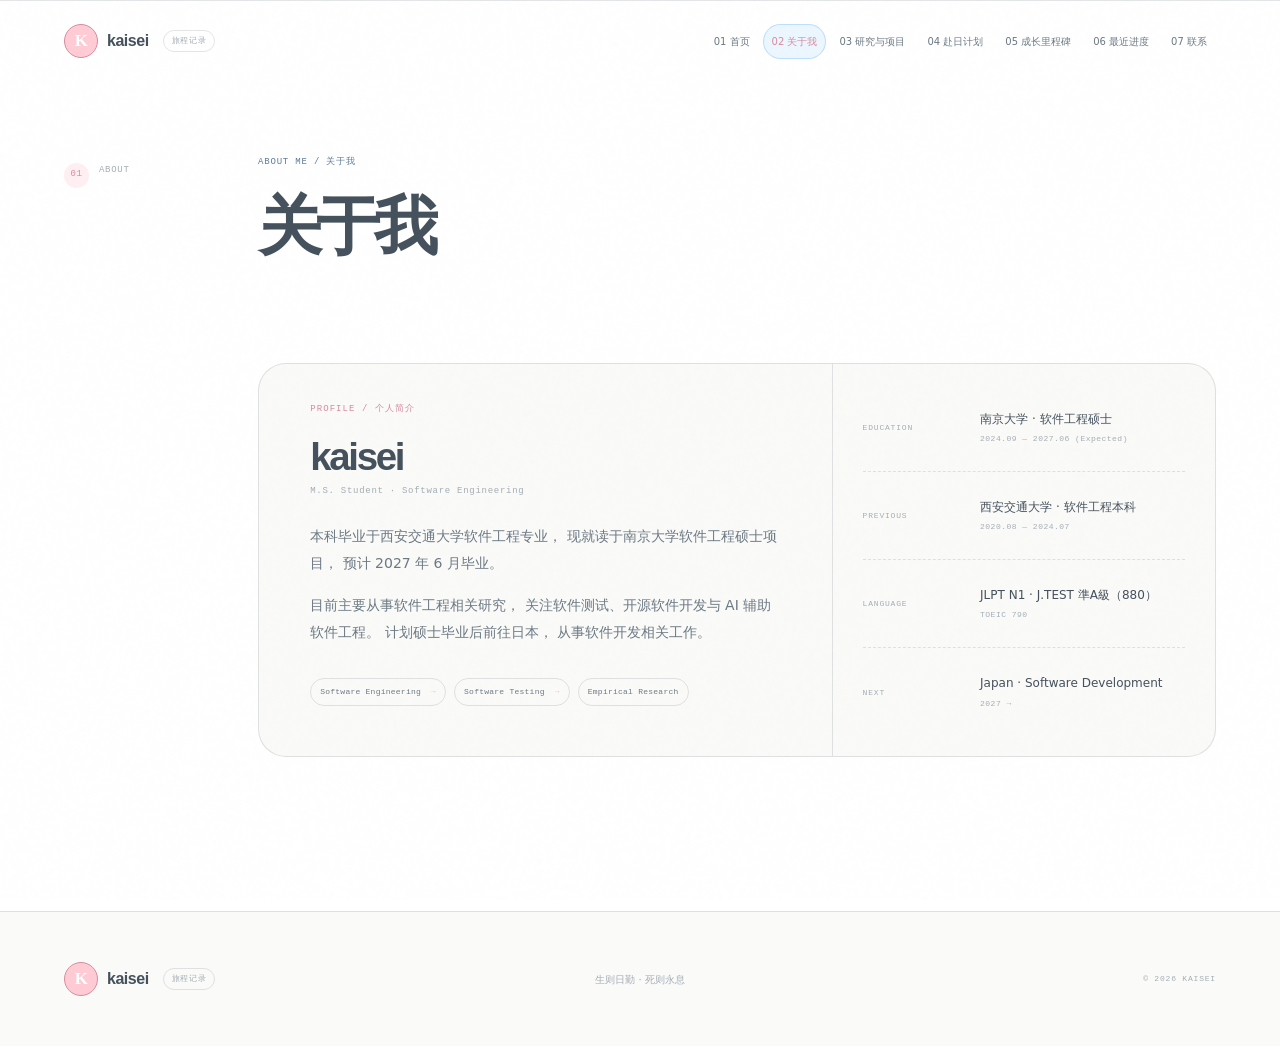
==== about.html @ 40529ed2 "Restructure personal site into seven pages" ====
<!doctype html>
<html lang="zh-CN">
  <head>
    <meta charset="UTF-8" />
    <meta name="viewport" content="width=device-width, initial-scale=1.0" />
    <meta name="theme-color" content="#fafaf8" />
    <meta name="description" content="kaisei 的个人简介、教育经历、语言成绩与专业方向。" />
    <meta property="og:title" content="关于我 · kaisei" />
    <meta property="og:type" content="website" />
    <meta property="og:url" content="https://kaisei-jp.github.io/about.html" />
    <link rel="canonical" href="https://kaisei-jp.github.io/about.html" />
    <title>关于我 · kaisei</title>
    <link rel="icon" href="data:image/svg+xml,<svg xmlns=%22http://www.w3.org/2000/svg%22 viewBox=%220 0 100 100%22><rect width=%22100%22 height=%22100%22 rx=%2220%22 fill=%22%23c7ff3d%22/><text x=%2250%22 y=%2268%22 text-anchor=%22middle%22 font-size=%2260%22 font-family=%22Arial%22 font-weight=%22900%22 fill=%22%230b0c0e%22>K</text></svg>" />
    <link rel="stylesheet" href="styles.css" />
    <script src="script.js" defer></script>
  </head>

  <body>
    <a class="skip-link" href="#main-content">跳到主要内容</a>
    <div class="noise" aria-hidden="true"></div>
    <header class="site-header" data-header>
      <a class="brand" href="index.html" aria-label="kaisei 首页">
        <span class="brand-mark">K</span>
        <span>kaisei</span>
        <span class="brand-sub">旅程记录</span>
      </a>
      <button class="menu-button" type="button" aria-label="打开导航" aria-expanded="false" aria-controls="site-nav" data-menu-button>
        <span></span><span></span>
      </button>
      <nav class="site-nav" id="site-nav" aria-label="主导航" data-nav>
        <a href="index.html">01 首页</a>
        <a href="about.html" aria-current="page">02 关于我</a>
        <a href="research.html">03 研究与项目</a>
        <a href="plan.html">04 赴日计划</a>
        <a href="milestones.html">05 成长里程碑</a>
        <a href="now.html">06 最近进度</a>
        <a href="contact.html">07 联系</a>
      </nav>
    </header>

    <main id="main-content">
      <section class="manifesto section" id="about" aria-labelledby="about-title">
        <div class="section-index reveal"><span>01</span><span>ABOUT</span></div>
        <div class="manifesto-content">
          <p class="section-kicker reveal">ABOUT ME / 关于我</p>
          <h1 id="about-title" class="reveal">关于我</h1>
          <div class="research-profile reveal">
            <div class="research-bio">
              <p class="profile-label">PROFILE / 个人简介</p>
              <p class="profile-name">kaisei<span>M.S. Student · Software Engineering</span></p>
              <p class="profile-copy">
                本科毕业于西安交通大学软件工程专业，
                现就读于南京大学软件工程硕士项目，
                预计 2027 年 6 月毕业。
              </p>
              <p class="profile-copy">
                目前主要从事软件工程相关研究，
                关注软件测试、开源软件开发与 AI 辅助软件工程。
                计划硕士毕业后前往日本，
                从事软件开发相关工作。
              </p>
              <div class="method-chain" aria-label="专业方向">
                <span>Software Engineering</span>
                <span>Software Testing</span>
                <span>Empirical Research</span>
              </div>
            </div>
            <dl class="research-meta">
              <div class="meta-row">
                <dt>EDUCATION</dt>
                <dd>南京大学 · 软件工程硕士<span>2024.09 — 2027.06 (Expected)</span></dd>
              </div>
              <div class="meta-row">
                <dt>PREVIOUS</dt>
                <dd>西安交通大学 · 软件工程本科<span>2020.08 — 2024.07</span></dd>
              </div>
              <div class="meta-row">
                <dt>LANGUAGE</dt>
                <dd>JLPT N1 · J.TEST 準A級（880）<span>TOEIC 790</span></dd>
              </div>
              <div class="meta-row">
                <dt>NEXT</dt>
                <dd>Japan · Software Development<span>2027 →</span></dd>
              </div>
            </dl>
          </div>
        </div>
      </section>
    </main>

    <footer class="site-footer">
      <a class="brand" href="index.html" aria-label="回到首页"><span class="brand-mark">K</span><span>kaisei</span><span class="brand-sub">旅程记录</span></a>
      <p>生则日勤 · 死则永息</p>
      <p class="copyright">© <span data-year></span> kaisei</p>
    </footer>
  </body>
</html>
---- styles.css ----
:root {
  --paper: #fafaf8;
  --paper-bright: #ffffff;
  --wash: #eef7f4;
  --ink: #45515c;
  --ink-soft: #6c7a84;
  --muted: #a4aeb5;
  --line: rgba(68, 85, 95, 0.15);
  --line-light: rgba(255, 255, 255, 0.42);
  --coral: #ffb7c5;
  --coral-deep: #d58d9e;
  --sage: #98d8c8;
  --blue: #64b5f6;
  --blue-deep: #5b7c98;
  --max-width: 1320px;
  --page-x: clamp(20px, 5vw, 76px);
  --display: "Hiragino Maru Gothic ProN", "Noto Sans CJK SC", "PingFang SC",
    "Microsoft YaHei", sans-serif;
  --body: system-ui, -apple-system, BlinkMacSystemFont, "Segoe UI", "PingFang SC",
    "Microsoft YaHei", sans-serif;
  --mono: "SFMono-Regular", Menlo, Monaco, Consolas, "Liberation Mono", monospace;
}

* {
  box-sizing: border-box;
}

html {
  scroll-behavior: smooth;
  scroll-padding-top: 96px;
}

body {
  margin: 0;
  overflow-x: hidden;
  background: var(--paper);
  color: var(--ink);
  font-family: var(--body);
  line-height: 1.7;
}

body.menu-open {
  overflow: hidden;
}

body::before {
  position: fixed;
  inset: 0;
  z-index: -2;
  pointer-events: none;
  background-image: radial-gradient(rgba(68, 85, 95, 0.035) 0.7px, transparent 0.7px);
  background-size: 6px 6px;
  content: "";
  opacity: 0.12;
}

::selection {
  background: var(--coral);
  color: var(--paper-bright);
}

a {
  color: inherit;
  text-decoration: none;
}

button,
a,
input {
  -webkit-tap-highlight-color: transparent;
}

button,
input {
  font: inherit;
}

svg {
  display: block;
}

.skip-link {
  position: fixed;
  top: 12px;
  left: 12px;
  z-index: 200;
  padding: 9px 14px;
  border-radius: 10px;
  background: var(--ink);
  color: var(--paper-bright);
  transform: translateY(-150%);
  transition: transform 180ms ease;
}

.skip-link:focus {
  transform: translateY(0);
}

.noise {
  position: fixed;
  inset: 0;
  z-index: 100;
  pointer-events: none;
  opacity: 0.025;
  mix-blend-mode: multiply;
  background-image: url("data:image/svg+xml,%3Csvg viewBox='0 0 180 180' xmlns='http://www.w3.org/2000/svg'%3E%3Cfilter id='n'%3E%3CfeTurbulence type='fractalNoise' baseFrequency='.8' numOctaves='3' stitchTiles='stitch'/%3E%3C/filter%3E%3Crect width='100%25' height='100%25' filter='url(%23n)' opacity='.7'/%3E%3C/svg%3E");
}

.site-header,
.site-footer,
.hero,
.section,
.contact {
  width: min(100%, var(--max-width));
  margin-inline: auto;
  padding-inline: var(--page-x);
}

.site-header {
  position: fixed;
  top: 0;
  left: 50%;
  z-index: 90;
  display: flex;
  height: 82px;
  align-items: center;
  justify-content: space-between;
  transform: translateX(-50%);
  transition: height 220ms ease, background 220ms ease, box-shadow 220ms ease;
}

.site-header.is-scrolled {
  width: 100%;
  max-width: none;
  height: 66px;
  background: rgba(250, 250, 248, 0.9);
  box-shadow: none;
  backdrop-filter: blur(16px);
}

.brand {
  display: inline-flex;
  align-items: center;
  gap: 9px;
  font-family: var(--display);
  font-size: 16px;
  font-weight: 650;
  letter-spacing: -0.03em;
}

.brand-mark {
  display: grid;
  width: 34px;
  height: 34px;
  place-items: center;
  border: 1px solid var(--coral-deep);
  border-radius: 50%;
  background: rgba(255, 183, 197, 0.72);
  box-shadow: none;
  color: var(--paper-bright);
  font-family: Georgia, serif;
  font-size: 17px;
}

.brand-sub {
  margin-left: 5px;
  padding: 3px 8px;
  border: 1px solid var(--line);
  border-radius: 999px;
  color: var(--muted);
  font-family: var(--mono);
  font-size: 8px;
  font-weight: 500;
  letter-spacing: 0.08em;
  writing-mode: horizontal-tb;
}

.site-nav {
  display: flex;
  align-items: center;
  gap: 4px;
}

.site-nav a {
  padding: 8px 8px;
  border: 1px solid transparent;
  border-radius: 999px;
  color: var(--ink-soft);
  font-family: var(--body);
  font-size: 10px;
  transition: background 180ms ease, color 180ms ease, border-color 180ms ease;
}

.site-nav a:hover,
.site-nav a:focus-visible,
.site-nav a[aria-current="page"] {
  border-color: rgba(100, 181, 246, 0.35);
  background: rgba(100, 181, 246, 0.12);
  color: var(--coral-deep);
}

.menu-button {
  display: none;
  width: 42px;
  height: 42px;
  padding: 10px 8px;
  border: 1px solid var(--line);
  border-radius: 50%;
  background: var(--paper-bright);
  color: var(--ink);
  cursor: pointer;
}

.menu-button span {
  display: block;
  width: 22px;
  height: 2px;
  margin: 5px auto;
  border-radius: 99px;
  background: currentColor;
  transition: transform 200ms ease;
}

.hero {
  position: relative;
  display: grid;
  min-height: min(850px, 100svh);
  padding-top: 142px;
  padding-bottom: 92px;
  overflow: hidden;
  grid-template-columns: minmax(0, 1fr) minmax(320px, 0.8fr);
  align-items: center;
  gap: clamp(40px, 8vw, 110px);
}

.hero::before {
  position: absolute;
  top: 150px;
  right: -100px;
  width: 420px;
  height: 220px;
  border-radius: 50%;
  background: rgba(152, 216, 200, 0.24);
  content: "";
  transform: rotate(-18deg);
}

.hero::after {
  position: absolute;
  bottom: 42px;
  left: var(--page-x);
  color: var(--muted);
  content: "KEEP GOING · 继续走";
  font-family: var(--mono);
  font-size: 9px;
  letter-spacing: 0.12em;
}

.hero-copy {
  position: relative;
  z-index: 1;
}

.eyebrow,
.section-kicker,
.section-index,
.hero-meta,
.now-status,
.now-tag,
.copyright {
  font-family: var(--mono);
  text-transform: uppercase;
}

.eyebrow {
  display: flex;
  align-items: center;
  gap: 9px;
  margin: 0 0 22px;
  color: var(--coral-deep);
  font-size: 9px;
  letter-spacing: 0.12em;
}

.eyebrow::before {
  width: 9px;
  height: 9px;
  border-radius: 50%;
  background: var(--coral);
  content: "";
}

.hero h1 {
  max-width: 800px;
  margin: 0;
  font-family: var(--display);
  font-size: clamp(50px, 7vw, 102px);
  font-weight: 620;
  letter-spacing: -0.09em;
  line-height: 1.08;
}

.hero h1 span,
.manifesto h2 span,
.section-heading h2 span,
.now-heading h2 span,
.contact h2 span {
  color: var(--coral-deep);
}

.hero-intro {
  max-width: 580px;
  margin: 28px 0 0;
  color: var(--ink-soft);
  font-size: 15px;
  line-height: 2;
}

.hero-intro strong {
  color: var(--ink);
  font-weight: 800;
}

.hero-actions {
  display: flex;
  align-items: center;
  gap: 22px;
  margin-top: 32px;
}

.button {
  display: inline-flex;
  min-height: 50px;
  align-items: center;
  justify-content: center;
  gap: 20px;
  padding: 0 21px;
  border: 1px solid var(--coral-deep);
  border-radius: 999px;
  font-size: 12px;
  font-weight: 560;
  transition: background 180ms ease, color 180ms ease, transform 180ms ease,
    box-shadow 180ms ease;
}

.button svg,
.contact-link svg {
  width: 19px;
  fill: none;
  stroke: currentColor;
  stroke-linecap: round;
  stroke-linejoin: round;
  stroke-width: 1.7;
}

.button-primary {
  background: var(--coral);
  color: var(--paper-bright);
  box-shadow: none;
}

.button-primary:hover,
.button-primary:focus-visible {
  background: var(--coral-deep);
  box-shadow: none;
  transform: translate(2px, 2px);
}

.text-link {
  color: var(--ink-soft);
  font-family: var(--mono);
  font-size: 10px;
  transition: color 180ms ease;
}

.text-link:hover,
.text-link:focus-visible {
  color: var(--coral-deep);
}

.hero-visual {
  position: relative;
  width: min(100%, 510px);
  aspect-ratio: 1;
  justify-self: end;
  border-radius: 42% 58% 50% 50%;
  background: rgba(255, 255, 255, 0.62);
  box-shadow: inset 0 0 0 1px rgba(68, 85, 95, 0.08);
  transform: rotate(3deg);
}

.hero-visual::after {
  position: absolute;
  inset: 8%;
  border: 1px dashed rgba(100, 181, 246, 0.35);
  border-radius: 44% 56% 52% 48%;
  content: "";
}

.orbit {
  position: absolute;
  top: 50%;
  left: 50%;
  border: 1px dashed rgba(100, 181, 246, 0.4);
  border-radius: 50%;
  transform: translate(-50%, -50%);
}

.orbit-one {
  width: 86%;
  height: 54%;
  transform: translate(-50%, -50%) rotate(-16deg);
}

.orbit-two {
  width: 58%;
  height: 78%;
  transform: translate(-50%, -50%) rotate(22deg);
}

.orbit-three {
  width: 34%;
  height: 62%;
  border-color: rgba(255, 183, 197, 0.62);
  transform: translate(-50%, -50%) rotate(-28deg);
}

.visual-core {
  position: absolute;
  top: 50%;
  left: 50%;
  display: grid;
  width: 142px;
  height: 142px;
  place-items: center;
  border: 7px solid rgba(255, 255, 255, 0.78);
  border-radius: 30px;
  background: var(--coral);
  box-shadow: 0 0 0 1px var(--coral-deep);
  color: var(--paper-bright);
  font-family: Georgia, serif;
  font-size: 62px;
  transform: translate(-50%, -50%) rotate(-4deg);
}

.visual-label {
  position: absolute;
  z-index: 2;
  padding: 7px 10px;
  border: 1px solid rgba(100, 181, 246, 0.28);
  border-radius: 999px;
  background: rgba(255, 255, 255, 0.88);
  color: var(--blue-deep);
  font-family: var(--mono);
  font-size: 8px;
  letter-spacing: 0.06em;
}

.label-one {
  top: 26%;
  left: 7%;
}

.label-two {
  top: 68%;
  right: 3%;
}

.label-three {
  bottom: 12%;
  left: 29%;
}

.hero-meta {
  position: absolute;
  bottom: 42px;
  right: var(--page-x);
  display: flex;
  align-items: center;
  gap: 14px;
  color: var(--muted);
  font-size: 8px;
  letter-spacing: 0.1em;
}

.hero-meta p {
  margin: 0;
}

.scroll-line {
  position: relative;
  display: inline-block;
  width: 42px;
  height: 2px;
  overflow: hidden;
  border-radius: 99px;
  background: var(--line);
}

.scroll-line::after {
  position: absolute;
  width: 16px;
  height: 100%;
  border-radius: 99px;
  background: var(--coral);
  content: "";
  animation: scan 2.2s ease-in-out infinite;
}

.section {
  display: grid;
  padding-top: clamp(100px, 12vw, 160px);
  padding-bottom: clamp(100px, 12vw, 160px);
  border-top: 1px solid var(--line);
  grid-template-columns: 130px 1fr;
  gap: clamp(30px, 5vw, 90px);
}

.section-index {
  display: flex;
  align-items: flex-start;
  gap: 10px;
  padding-top: 8px;
  color: var(--muted);
  font-size: 9px;
  letter-spacing: 0.08em;
}

.section-index span:first-child {
  display: inline-grid;
  width: 25px;
  height: 25px;
  place-items: center;
  border-radius: 50%;
  background: rgba(255, 183, 197, 0.22);
  color: var(--coral-deep);
}

.section-kicker {
  margin: 0 0 20px;
  color: var(--blue-deep);
  font-size: 9px;
  letter-spacing: 0.09em;
}

.manifesto {
  background: var(--paper-bright);
}

.manifesto-content,
.focus .section-heading,
.focus-list,
.now-layout,
.contact > *:not(.contact-orbit) {
  grid-column: 2;
}

.manifesto h1,
.manifesto h2,
.section-heading h1,
.section-heading h2,
.now-heading h1,
.now-heading h2,
.contact h1,
.contact h2 {
  margin: 0;
  font-family: var(--display);
  font-size: clamp(38px, 5vw, 70px);
  font-weight: 620;
  letter-spacing: -0.09em;
  line-height: 1.15;
}

.research-profile {
  display: grid;
  margin-top: clamp(54px, 8vw, 100px);
  border: 1px solid var(--line);
  border-radius: 28px;
  background: var(--paper);
  box-shadow: none;
  grid-template-columns: minmax(0, 1.2fr) minmax(280px, 0.8fr);
}

.research-bio {
  padding: 38px clamp(26px, 4vw, 58px);
  border-right: 1px solid var(--line);
}

.profile-label {
  margin: 0 0 18px;
  color: var(--coral-deep);
  font-family: var(--mono);
  font-size: 9px;
  letter-spacing: 0.12em;
}

.profile-name {
  margin: 0 0 26px;
  font-family: var(--display);
  font-size: clamp(28px, 3vw, 42px);
  font-weight: 620;
  letter-spacing: -0.06em;
  line-height: 1.1;
}

.profile-name span {
  display: block;
  margin-top: 9px;
  color: var(--muted);
  font-family: var(--mono);
  font-size: 9px;
  font-weight: 500;
  letter-spacing: 0.08em;
}

.profile-copy {
  max-width: 650px;
  margin: 0;
  color: var(--ink-soft);
  font-size: 14px;
  line-height: 1.95;
}

.profile-copy + .profile-copy {
  margin-top: 14px;
}

.method-chain {
  display: flex;
  margin-top: 32px;
  align-items: center;
  flex-wrap: wrap;
  gap: 8px;
}

.method-chain span {
  padding: 6px 9px;
  border: 1px solid var(--line);
  border-radius: 999px;
  color: var(--ink-soft);
  font-family: var(--mono);
  font-size: 8px;
  letter-spacing: 0.03em;
}

.method-chain span:not(:last-child)::after {
  margin-left: 10px;
  color: var(--coral);
  content: "→";
}

.research-meta {
  margin: 0;
  padding: 20px 30px;
}

.meta-row {
  display: grid;
  min-height: 88px;
  padding: 18px 0;
  border-bottom: 1px dashed var(--line);
  grid-template-columns: 0.5fr 1fr;
  align-items: center;
  gap: 15px;
}

.meta-row:last-child {
  border-bottom: 0;
}

.meta-row dt {
  color: var(--muted);
  font-family: var(--mono);
  font-size: 8px;
  letter-spacing: 0.1em;
}

.meta-row dd {
  margin: 0;
  color: var(--ink);
  font-size: 12px;
  line-height: 1.6;
}

.meta-row dd span {
  display: block;
  margin-top: 4px;
  color: var(--muted);
  font-family: var(--mono);
  font-size: 8px;
  letter-spacing: 0.06em;
}

.research-principle {
  display: grid;
  margin-top: clamp(54px, 7vw, 88px);
  padding: 28px;
  border-radius: 24px;
  background: var(--wash);
  grid-template-columns: minmax(0, 1.2fr) minmax(230px, 0.8fr);
  align-items: end;
  gap: clamp(34px, 7vw, 92px);
}

.principle-copy {
  max-width: 760px;
  margin: 0;
  font-family: var(--display);
  font-size: clamp(20px, 2.1vw, 28px);
  font-weight: 560;
  letter-spacing: -0.05em;
  line-height: 1.65;
}

.principle-motto {
  margin: 0;
  padding: 18px 0 3px 22px;
  border-left: 3px solid var(--coral);
  color: var(--ink-soft);
  font-family: var(--mono);
  font-size: 10px;
  letter-spacing: 0.04em;
}

.principle-motto span {
  display: block;
  margin-top: 11px;
  color: var(--muted);
  font-size: 8px;
}

.focus {
  background: var(--wash);
}

.section-heading {
  margin-bottom: 66px;
}

.focus-list {
  display: grid;
  gap: 14px;
}

.focus-card {
  display: grid;
  min-height: 150px;
  padding: 24px 26px;
  border: 1px solid rgba(38, 53, 48, 0.1);
  border-radius: 24px;
  background: rgba(255, 255, 255, 0.78);
  box-shadow: none;
  grid-template-columns: 44px 72px minmax(170px, 0.8fr) minmax(220px, 1.2fr);
  align-items: center;
  gap: clamp(16px, 3vw, 38px);
  transition: transform 450ms ease, border-color 450ms ease;
}

.focus-card:hover {
  border-color: rgba(100, 181, 246, 0.4);
  transform: translate(-2px, -2px);
}

.focus-number,
.focus-card > div:nth-child(3) p {
  color: var(--muted);
  font-family: var(--mono);
  font-size: 9px;
  letter-spacing: 0.1em;
}

.focus-icon {
  display: grid;
  width: 58px;
  height: 58px;
  place-items: center;
  border: 1px solid var(--coral);
  border-radius: 18px;
  color: var(--coral-deep);
  transform: rotate(-4deg);
  transition: background 180ms ease, color 180ms ease, transform 180ms ease;
}

.focus-card:hover .focus-icon {
  background: var(--coral);
  color: var(--paper-bright);
  transform: rotate(4deg);
}

.focus-icon svg {
  width: 34px;
  fill: none;
  stroke: currentColor;
  stroke-linecap: round;
  stroke-linejoin: round;
  stroke-width: 1.7;
}

.focus-card h2,
.focus-card h3 {
  margin: 0 0 4px;
  font-family: var(--display);
  font-size: 21px;
  font-weight: 620;
  letter-spacing: -0.05em;
}

.focus-card > div:nth-child(3) p {
  margin: 0;
}

.focus-description {
  margin: 0;
  color: var(--ink-soft);
  font-size: 12px;
  line-height: 1.8;
}

.now {
  position: relative;
  overflow: hidden;
  background: #edf5f6;
  color: var(--ink);
}

.now::after {
  position: absolute;
  right: -160px;
  bottom: -250px;
  width: 560px;
  height: 560px;
  border: 1px dashed rgba(100, 181, 246, 0.22);
  border-radius: 50%;
  box-shadow: none;
  content: "";
}

.now .section-index,
.now .section-kicker,
.now .now-status,
.now .now-tag {
  color: var(--blue-deep);
}

.now .section-index span:first-child {
  background: rgba(100, 181, 246, 0.12);
  color: var(--blue-deep);
}

.now-layout {
  position: relative;
  z-index: 1;
  display: grid;
  grid-template-columns: minmax(240px, 0.65fr) minmax(0, 1.35fr);
  gap: clamp(44px, 7vw, 105px);
}

.now-heading {
  position: sticky;
  top: 115px;
  align-self: start;
}

.now-heading h2 span {
  color: #ffd0c3;
}

.now-list {
  display: grid;
}

.now-item {
  display: grid;
  min-height: 150px;
  padding: 25px 0;
  border-top: 1px solid rgba(68, 85, 95, 0.14);
  grid-template-columns: 20px minmax(0, 1fr) auto;
  align-items: start;
  gap: 18px;
}

.now-item:last-child {
  border-bottom: 1px solid rgba(68, 85, 95, 0.14);
}

.status-dot {
  display: grid;
  width: 13px;
  height: 13px;
  margin-top: 6px;
  place-items: center;
  border: 1px solid var(--blue);
  border-radius: 50%;
}

.status-dot span {
  width: 5px;
  height: 5px;
  border-radius: 50%;
  background: var(--blue);
}

.status-muted {
  border-color: rgba(68, 85, 95, 0.28);
}

.status-muted span {
  background: rgba(68, 85, 95, 0.36);
}

.now-status {
  margin: 0 0 8px;
  font-size: 8px;
  letter-spacing: 0.1em;
}

.now-item h2,
.now-item h3 {
  margin: 0;
  color: var(--ink);
  font-family: var(--display);
  font-size: 20px;
  font-weight: 560;
  letter-spacing: -0.04em;
}

.now-item p:last-child {
  max-width: 560px;
  margin: 9px 0 0;
  color: var(--ink-soft);
  font-size: 12px;
  line-height: 1.8;
}

.now-tag {
  padding-top: 4px;
  color: var(--blue-deep);
  font-size: 8px;
  letter-spacing: 0.1em;
  text-align: right;
}

.contact {
  position: relative;
  display: grid;
  min-height: 620px;
  padding-top: 130px;
  padding-bottom: 130px;
  overflow: hidden;
  background: var(--paper-bright);
  align-content: center;
}

.contact-orbit {
  position: absolute;
  right: -130px;
  bottom: -190px;
  width: 540px;
  height: 540px;
  border: 1px dashed rgba(100, 181, 246, 0.35);
  border-radius: 50%;
  box-shadow: none;
}

.contact h2 {
  position: relative;
  z-index: 1;
  max-width: 850px;
}

.contact-link {
  position: relative;
  z-index: 1;
  display: inline-flex;
  width: fit-content;
  margin-top: 36px;
  align-items: center;
  gap: 22px;
  padding: 15px 19px;
  border: 1px solid var(--line);
  border-radius: 999px;
  color: var(--ink-soft);
  font-family: var(--mono);
  font-size: 10px;
  transition: background 180ms ease, color 180ms ease, transform 180ms ease;
}

.contact-link:hover,
.contact-link:focus-visible {
  background: var(--coral);
  color: var(--paper-bright);
  transform: translateY(-2px);
}

.contact-page {
  grid-template-columns: minmax(0, 1fr);
}

.contact-page > *:not(.contact-orbit) {
  grid-column: 1;
}

.site-footer {
  display: grid;
  min-height: 135px;
  padding-top: 30px;
  padding-bottom: 30px;
  border-top: 1px solid var(--line);
  grid-template-columns: 1fr 1fr 1fr;
  align-items: center;
  gap: 20px;
}

.site-footer > p {
  margin: 0;
  color: var(--muted);
  font-size: 10px;
  text-align: center;
}

.site-footer .copyright {
  font-size: 8px;
  letter-spacing: 0.1em;
  text-align: right;
}

.reveal {
  opacity: 0;
  transform: translateY(18px);
  transition: opacity 650ms cubic-bezier(0.2, 0.7, 0.2, 1),
    transform 650ms cubic-bezier(0.2, 0.7, 0.2, 1);
}

.reveal.is-visible {
  opacity: 1;
  transform: translateY(0);
}

@keyframes scan {
  from {
    transform: translateX(-22px);
  }
  to {
    transform: translateX(48px);
  }
}

@media (max-width: 980px) {
  .hero {
    min-height: auto;
    padding-top: 140px;
    padding-bottom: 110px;
    grid-template-columns: 1fr;
  }

  .hero-visual {
    width: min(78vw, 490px);
    justify-self: center;
  }

  .hero-meta {
    display: none;
  }

  .section {
    grid-template-columns: 80px 1fr;
    gap: 30px;
  }

  .research-profile,
  .research-principle,
  .now-layout {
    grid-template-columns: 1fr;
  }

  .research-bio {
    border-right: 0;
    border-bottom: 1px solid var(--line);
  }

  .now-heading {
    position: static;
  }

  .focus-card {
    grid-template-columns: 40px 65px 1fr;
  }

  .focus-description {
    grid-column: 3;
  }
}

@media (max-width: 900px) {
  .site-header {
    left: 0;
    width: 100%;
    height: 72px;
    transform: none;
  }

  .site-header.is-scrolled {
    height: 62px;
    backdrop-filter: none;
  }

  .menu-button {
    position: relative;
    z-index: 2;
    display: block;
  }

  .menu-button[aria-expanded="true"] span:first-child {
    transform: translateY(3.5px) rotate(45deg);
  }

  .menu-button[aria-expanded="true"] span:last-child {
    transform: translateY(-3.5px) rotate(-45deg);
  }

  .site-nav {
    position: fixed;
    z-index: 1;
    inset: 0;
    display: flex;
    width: 100vw;
    height: 100dvh;
    max-height: 100dvh;
    padding: 100px var(--page-x) calc(24px + env(safe-area-inset-bottom));
    overflow-y: auto;
    overscroll-behavior: contain;
    background: rgba(250, 250, 248, 0.98);
    flex-direction: column;
    align-items: stretch;
    justify-content: flex-start;
    gap: 4px;
    opacity: 0;
    pointer-events: none;
    visibility: hidden;
    transition: opacity 200ms ease, visibility 200ms ease;
  }

  .site-nav.is-open {
    opacity: 1;
    pointer-events: auto;
    visibility: visible;
  }

  .site-nav a {
    width: 100%;
    padding: 12px 0;
    border: 0;
    border-bottom: 1px dashed var(--line);
    border-radius: 0;
    color: var(--ink);
    font-family: var(--display);
    font-size: clamp(21px, 3vw, 27px);
    font-weight: 560;
    letter-spacing: -0.05em;
  }

  .site-nav a:hover,
  .site-nav a:focus-visible,
  .site-nav a[aria-current="page"] {
    border-bottom-color: var(--coral);
    background: transparent;
    color: var(--coral-deep);
  }

  .brand-sub {
    display: none;
  }
}

@media (max-width: 720px) {
  :root {
    --page-x: 20px;
  }

  .hero {
    padding-top: 118px;
    padding-bottom: 82px;
  }

  .hero h1 {
    font-size: clamp(45px, 13vw, 70px);
  }

  .hero-intro br {
    display: none;
  }

  .hero-actions {
    gap: 16px;
  }

  .hero-visual {
    width: min(92vw, 430px);
    margin-top: 8px;
  }

  .visual-core {
    width: 118px;
    height: 118px;
    border-radius: 25px;
    font-size: 52px;
  }

  .visual-label {
    font-size: 7px;
  }

  .section {
    display: block;
  }

  .section-index {
    margin-bottom: 42px;
  }

  .manifesto h1,
  .manifesto h2,
  .section-heading h1,
  .section-heading h2,
  .now-heading h1,
  .now-heading h2,
  .contact h1,
  .contact h2 {
    font-size: clamp(35px, 10vw, 54px);
  }

  .research-profile {
    margin-top: 52px;
  }

  .research-bio {
    padding: 28px 22px;
  }

  .research-meta {
    padding: 10px 22px;
  }

  .method-chain {
    display: grid;
    grid-template-columns: 1fr 1fr;
  }

  .method-chain span:not(:last-child)::after {
    display: none;
  }

  .research-principle {
    padding: 22px;
  }

  .section-heading {
    margin-bottom: 42px;
  }

  .focus-card {
    padding: 22px 18px;
    grid-template-columns: 34px 54px 1fr;
    gap: 12px;
  }

  .focus-icon {
    width: 50px;
    height: 50px;
  }

  .focus-icon svg {
    width: 29px;
  }

  .focus-description {
    padding-left: 0;
    grid-column: 3;
  }

  .now-layout {
    gap: 54px;
  }

  .now-item {
    min-height: 0;
    padding: 22px 0;
    grid-template-columns: 18px 1fr;
  }

  .now-tag {
    display: none;
  }

  .contact {
    min-height: 560px;
    padding-top: 95px;
    padding-bottom: 95px;
  }

  .contact-orbit {
    right: -230px;
    width: 450px;
    height: 450px;
  }

  .site-footer {
    min-height: 210px;
    padding-top: 38px;
    padding-bottom: 38px;
    grid-template-columns: 1fr;
    justify-items: center;
    gap: 16px;
  }

  .site-footer .copyright {
    text-align: center;
  }
}

@media (prefers-reduced-motion: reduce) {
  html {
    scroll-behavior: auto;
  }

  *,
  *::before,
  *::after {
    animation-duration: 0.01ms !important;
    animation-iteration-count: 1 !important;
    transition-duration: 0.01ms !important;
  }

  .reveal {
    opacity: 1;
    transform: none;
  }
}

/* Contact section */

.contact-intro {
  position: relative;
  z-index: 1;
  max-width: 600px;
  margin: 20px 0 0;
  color: var(--ink-soft);
  font-size: 15px;
  line-height: 1.8;
}

.contact-links {
  position: relative;
  z-index: 1;
  display: flex;
  margin-top: 28px;
  align-items: center;
  flex-wrap: wrap;
  gap: 12px;
}

.contact-links .contact-link {
  margin-top: 0;
  font-size: 13px;
  overflow-wrap: anywhere;
}

.contact-links .contact-link:hover,
.contact-links .contact-link:focus-visible {
  background: var(--ink);
  border-color: var(--ink);
  color: var(--paper-bright);
}
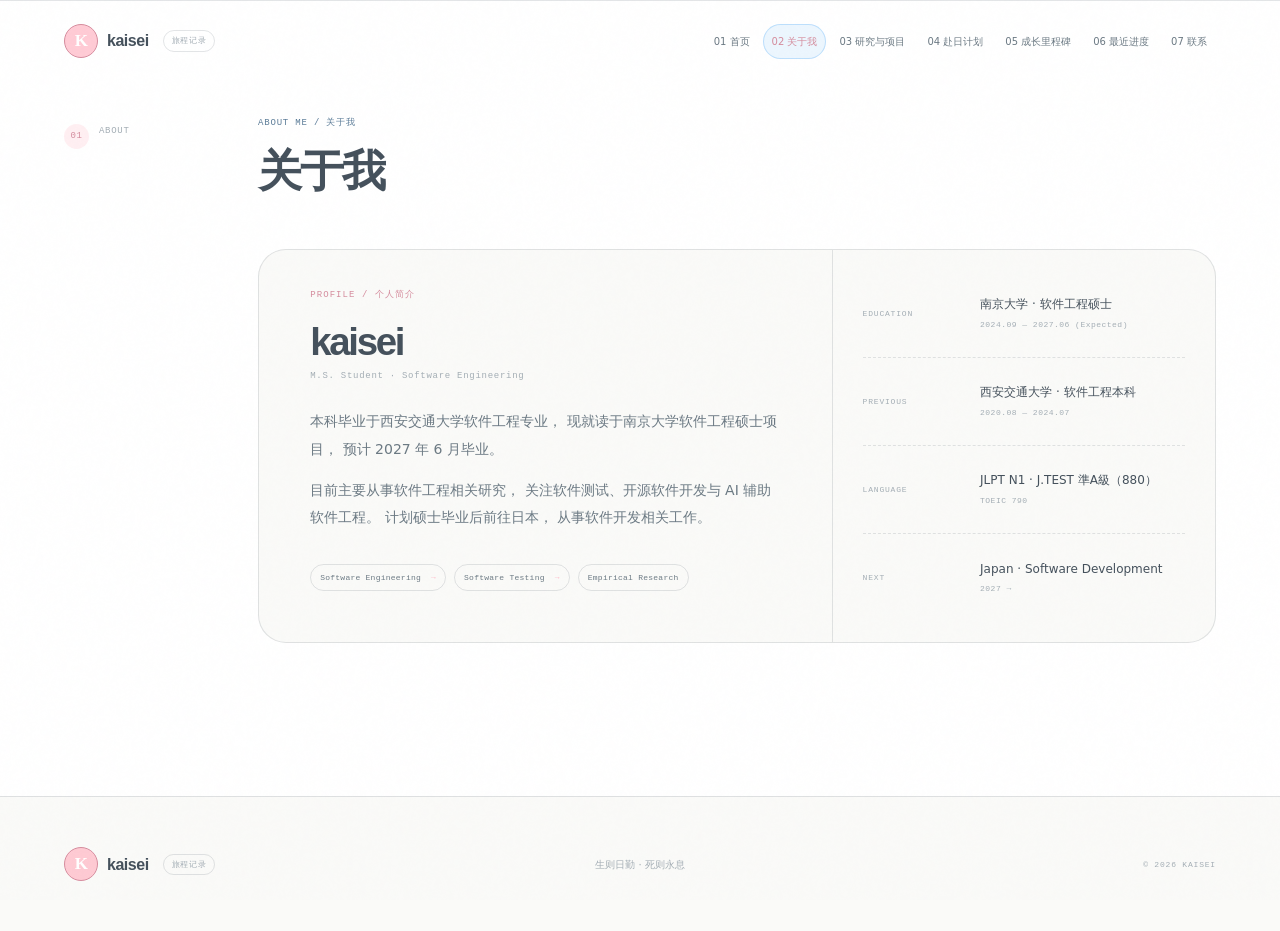
==== commit a0aec1c9: "Refresh About page stylesheet cache" ====
--- a/about.html
+++ b/about.html
@@ -11,7 +11,7 @@
     <link rel="canonical" href="https://kaisei-jp.github.io/about.html" />
     <title>关于我 · kaisei</title>
     <link rel="icon" href="data:image/svg+xml,<svg xmlns=%22http://www.w3.org/2000/svg%22 viewBox=%220 0 100 100%22><rect width=%22100%22 height=%22100%22 rx=%2220%22 fill=%22%23c7ff3d%22/><text x=%2250%22 y=%2268%22 text-anchor=%22middle%22 font-size=%2260%22 font-family=%22Arial%22 font-weight=%22900%22 fill=%22%230b0c0e%22>K</text></svg>" />
-    <link rel="stylesheet" href="styles.css" />
+    <link rel="stylesheet" href="styles.css?v=20261012-about2" />
     <script src="script.js" defer></script>
   </head>
 
--- a/styles.css
+++ b/styles.css
@@ -264,7 +264,6 @@
 .eyebrow,
 .section-kicker,
 .section-index,
-.hero-meta,
 .now-status,
 .now-tag,
 .copyright {
@@ -294,13 +293,36 @@
   max-width: 800px;
   margin: 0;
   font-family: var(--display);
-  font-size: clamp(50px, 7vw, 102px);
+  font-size: clamp(48px, 6.2vw, 88px);
   font-weight: 620;
   letter-spacing: -0.09em;
   line-height: 1.08;
 }
 
-.hero h1 span,
+.hero h1.hero-title-art {
+  max-width: 100%;
+  font-family: "Hiragino Sans", "Noto Sans CJK SC", "PingFang SC", "Microsoft YaHei", sans-serif;
+  font-size: clamp(64px, 7.8vw, 112px);
+  font-weight: 900;
+  letter-spacing: -0.09em;
+  line-height: 1.02;
+}
+
+.hero-title-art .hero-line {
+  display: block;
+  width: max-content;
+  max-width: 100%;
+  white-space: nowrap;
+  color: var(--ink);
+  text-shadow: 2px 3px 0 rgba(69, 81, 92, 0.12);
+}
+
+.hero-title-art .hero-line-secondary {
+  margin-top: 0.06em;
+  padding-left: 0.16em;
+  border-left: 0.045em solid var(--coral-deep);
+}
+
 .manifesto h2 span,
 .section-heading h2 span,
 .now-heading h2 span,
@@ -471,42 +493,6 @@
   left: 29%;
 }
 
-.hero-meta {
-  position: absolute;
-  bottom: 42px;
-  right: var(--page-x);
-  display: flex;
-  align-items: center;
-  gap: 14px;
-  color: var(--muted);
-  font-size: 8px;
-  letter-spacing: 0.1em;
-}
-
-.hero-meta p {
-  margin: 0;
-}
-
-.scroll-line {
-  position: relative;
-  display: inline-block;
-  width: 42px;
-  height: 2px;
-  overflow: hidden;
-  border-radius: 99px;
-  background: var(--line);
-}
-
-.scroll-line::after {
-  position: absolute;
-  width: 16px;
-  height: 100%;
-  border-radius: 99px;
-  background: var(--coral);
-  content: "";
-  animation: scan 2.2s ease-in-out infinite;
-}
-
 .section {
   display: grid;
   padding-top: clamp(100px, 12vw, 160px);
@@ -544,7 +530,24 @@
 }
 
 .manifesto {
+  padding-top: clamp(100px, 9vw, 128px);
   background: var(--paper-bright);
+}
+
+#about-title {
+  font-family: "Hiragino Sans", "Noto Sans CJK SC", "PingFang SC", "Microsoft YaHei", sans-serif;
+  font-size: clamp(36px, 3.4vw, 48px);
+  font-weight: 700;
+  letter-spacing: -0.05em;
+  line-height: 1.2;
+}
+
+.manifesto .section-kicker {
+  margin-bottom: 14px;
+}
+
+.manifesto .research-profile {
+  margin-top: clamp(32px, 4vw, 56px);
 }
 
 .manifesto-content,
@@ -1036,15 +1039,6 @@
   transform: translateY(0);
 }
 
-@keyframes scan {
-  from {
-    transform: translateX(-22px);
-  }
-  to {
-    transform: translateX(48px);
-  }
-}
-
 @media (max-width: 980px) {
   .hero {
     min-height: auto;
@@ -1056,10 +1050,6 @@
   .hero-visual {
     width: min(78vw, 490px);
     justify-self: center;
-  }
-
-  .hero-meta {
-    display: none;
   }
 
   .section {
@@ -1183,7 +1173,12 @@
   }
 
   .hero h1 {
-    font-size: clamp(45px, 13vw, 70px);
+    font-size: clamp(40px, 12vw, 64px);
+  }
+
+  .hero h1.hero-title-art {
+    font-size: clamp(52px, 15vw, 74px);
+    letter-spacing: -0.08em;
   }
 
   .hero-intro br {
@@ -1195,7 +1190,7 @@
   }
 
   .hero-visual {
-    width: min(92vw, 430px);
+    width: min(100%, 430px);
     margin-top: 8px;
   }
 
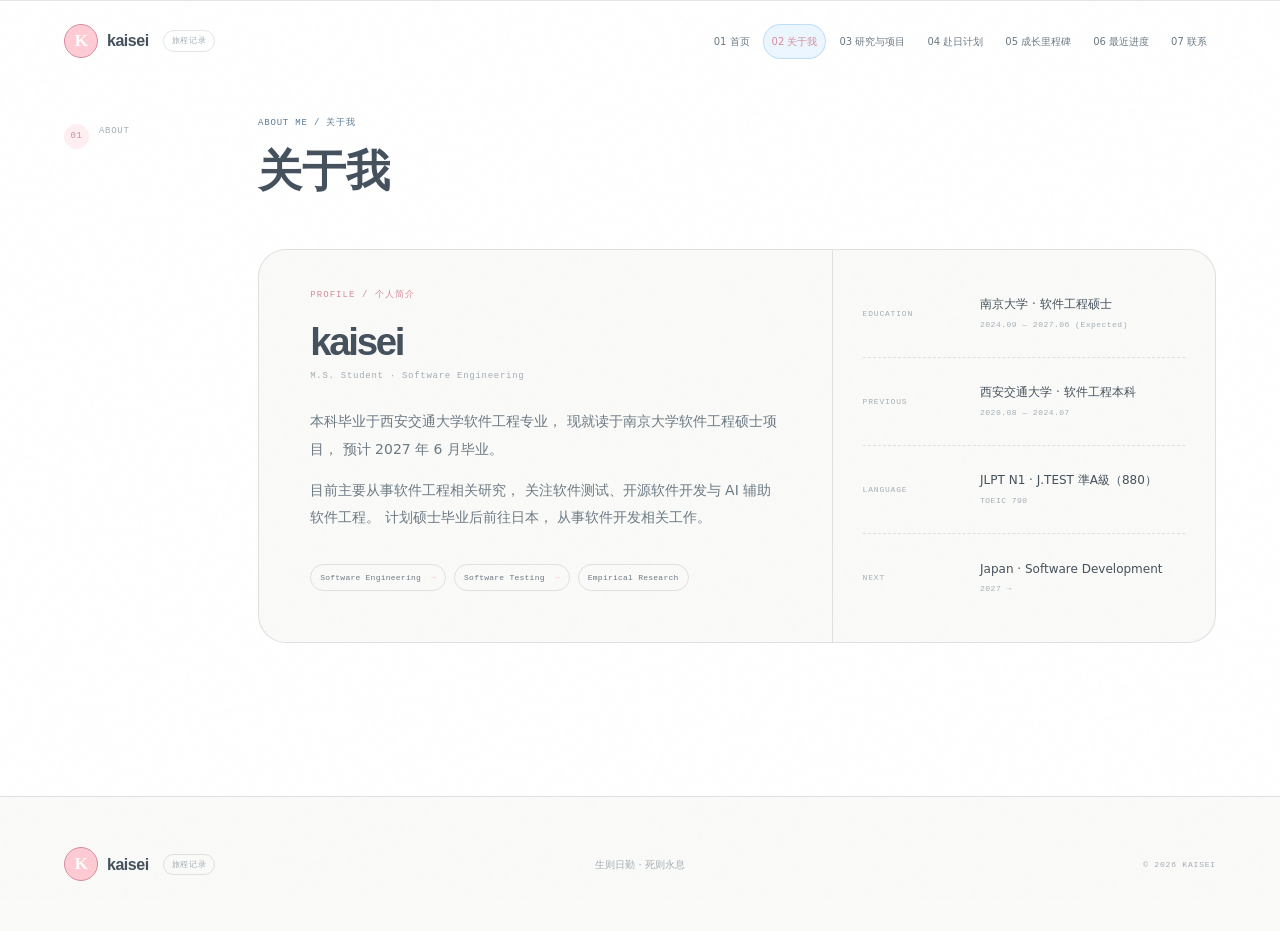
==== commit 84634f0c: "Refresh About heading stylesheet cache" ====
--- a/about.html
+++ b/about.html
@@ -11,7 +11,7 @@
     <link rel="canonical" href="https://kaisei-jp.github.io/about.html" />
     <title>关于我 · kaisei</title>
     <link rel="icon" href="data:image/svg+xml,<svg xmlns=%22http://www.w3.org/2000/svg%22 viewBox=%220 0 100 100%22><rect width=%22100%22 height=%22100%22 rx=%2220%22 fill=%22%23c7ff3d%22/><text x=%2250%22 y=%2268%22 text-anchor=%22middle%22 font-size=%2260%22 font-family=%22Arial%22 font-weight=%22900%22 fill=%22%230b0c0e%22>K</text></svg>" />
-    <link rel="stylesheet" href="styles.css?v=20261012-about2" />
+    <link rel="stylesheet" href="styles.css?v=20261012-about3" />
     <script src="script.js" defer></script>
   </head>
 
--- a/styles.css
+++ b/styles.css
@@ -535,10 +535,12 @@
 }
 
 #about-title {
-  font-family: "Hiragino Sans", "Noto Sans CJK SC", "PingFang SC", "Microsoft YaHei", sans-serif;
+  /* Use a Simplified-Chinese font consistently; avoid Japanese-glyph fallback. */
+  font-family: "PingFang SC", "Microsoft YaHei", "Noto Sans CJK SC", "Noto Sans SC", sans-serif;
   font-size: clamp(36px, 3.4vw, 48px);
   font-weight: 700;
-  letter-spacing: -0.05em;
+  letter-spacing: 0;
+  font-variant-east-asian: simplified;
   line-height: 1.2;
 }
 
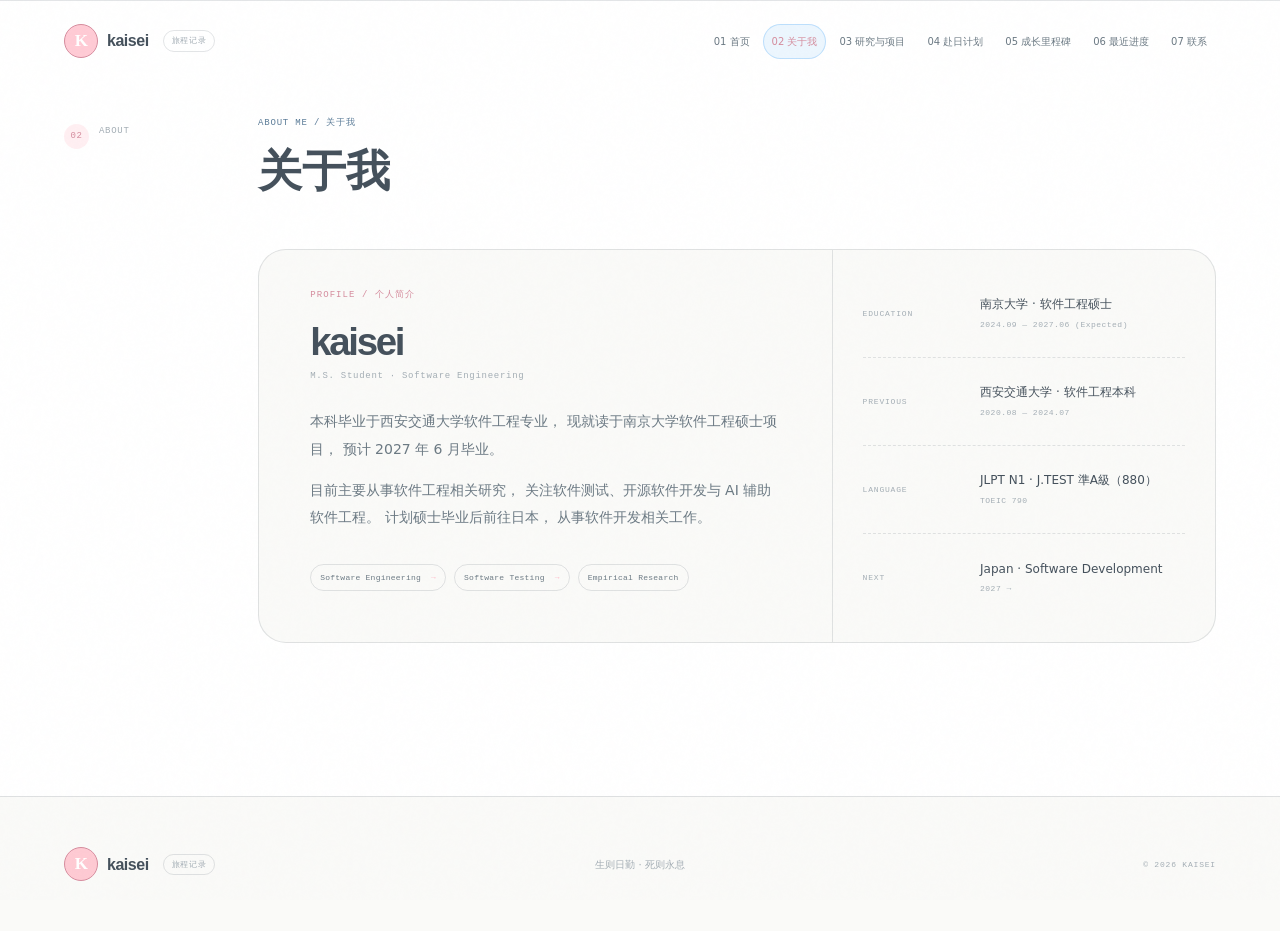
==== commit 36dcf76f: "Align about.html section index with site navigation" ====
--- a/about.html
+++ b/about.html
@@ -40,7 +40,7 @@
 
     <main id="main-content">
       <section class="manifesto section" id="about" aria-labelledby="about-title">
-        <div class="section-index reveal"><span>01</span><span>ABOUT</span></div>
+        <div class="section-index reveal"><span>02</span><span>ABOUT</span></div>
         <div class="manifesto-content">
           <p class="section-kicker reveal">ABOUT ME / 关于我</p>
           <h1 id="about-title" class="reveal">关于我</h1>
